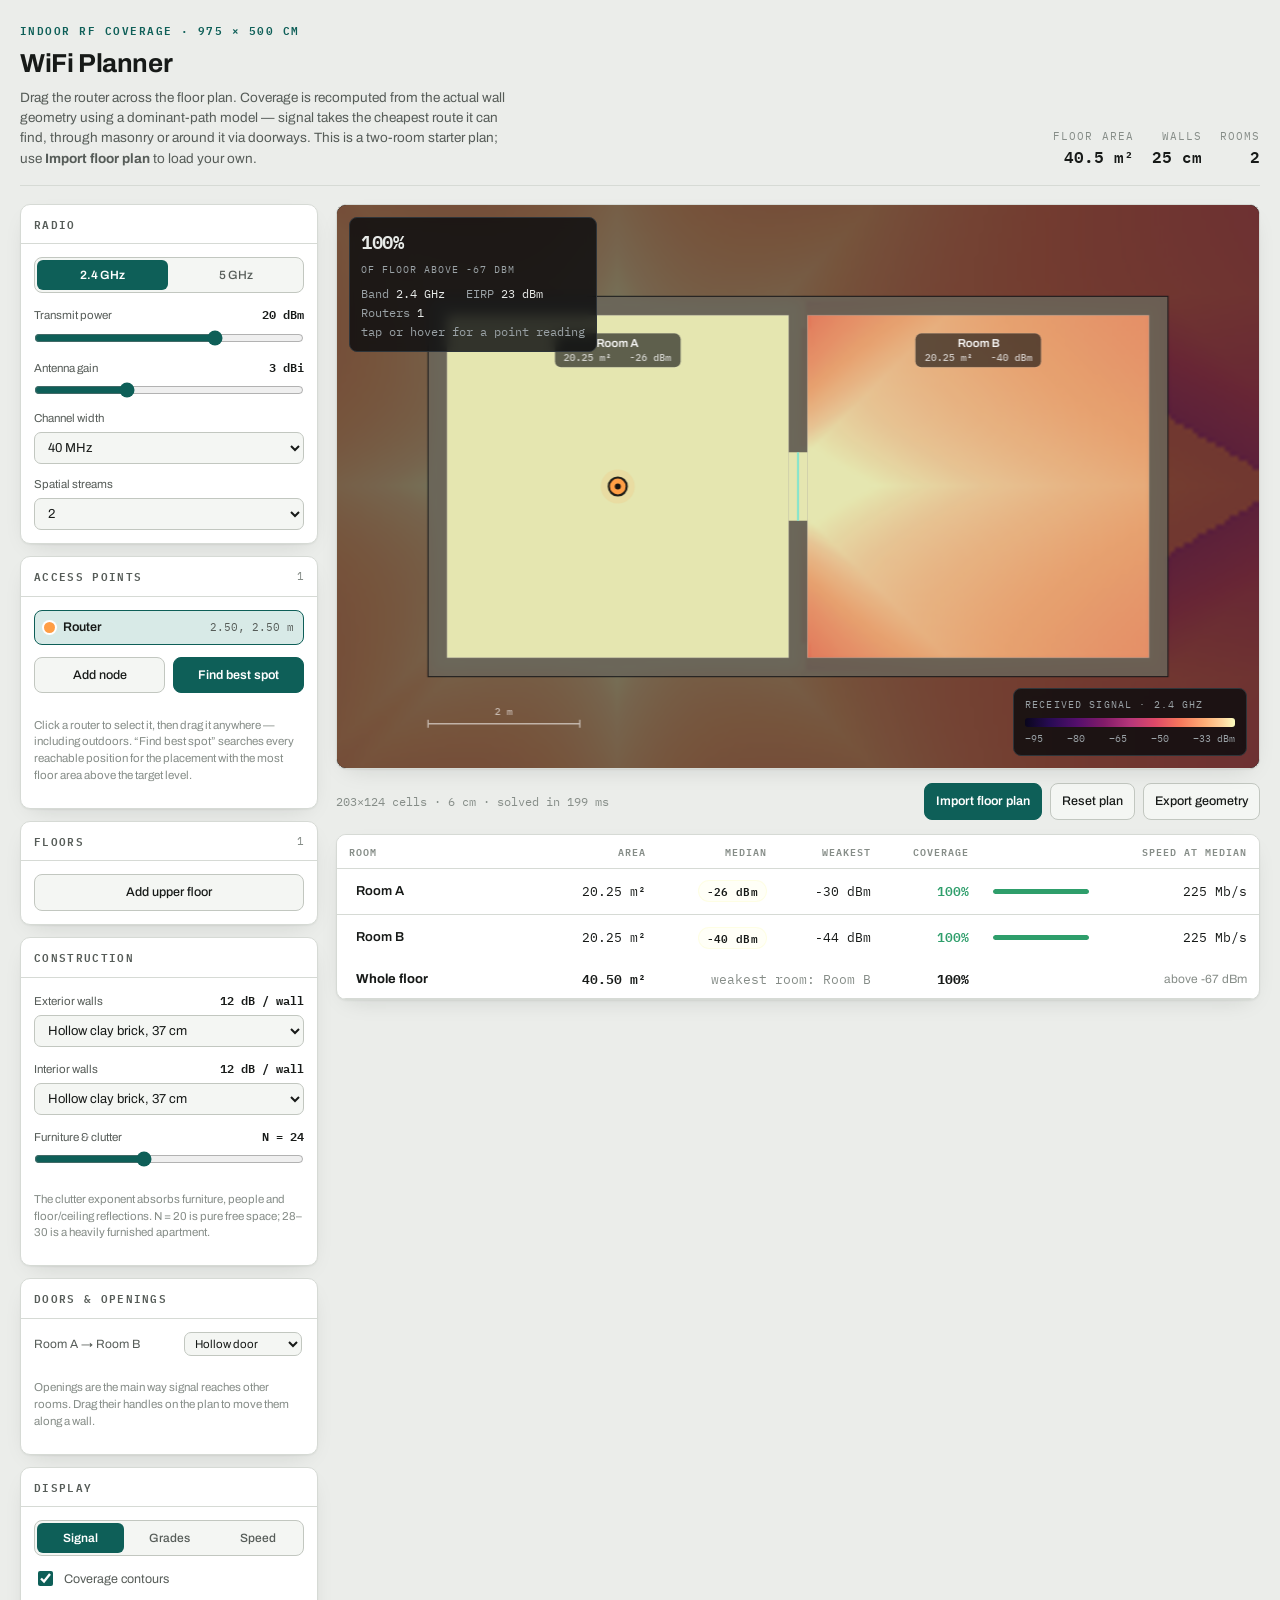
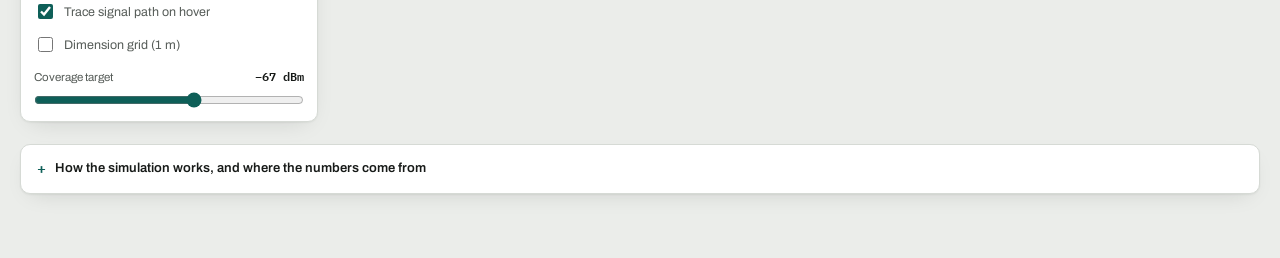
==== website/index.html @ 0f03db01 "Rename to WiFi Planner, add a starter plan, split the repo The default plan was a traced copy of a r" ====
<!doctype html>
<html lang="en">
<head>
<meta charset="utf-8">
<meta name="viewport" content="width=device-width,initial-scale=1">
<title>WiFi Planner</title>
<meta name="description" content="Map how Wi-Fi propagates through a home. Drag a router across one or two floor plans and see coverage recomputed from real wall geometry with a dominant-path model.">
<link rel="preconnect" href="https://fonts.googleapis.com">
<link rel="preconnect" href="https://fonts.gstatic.com" crossorigin>
<link rel="stylesheet" href="https://fonts.googleapis.com/css2?family=Archivo:wght@400;500;600;700&family=IBM+Plex+Mono:wght@400;500;600&display=swap">
<link rel="stylesheet" href="styles.css">
</head>
<body>


<div class="wrap">

<header class="top">
  <div class="brand">
    <div class="eyebrow" id="mEyebrow">Indoor RF coverage · 1320 × 1066 cm plan</div>
    <h1>WiFi Planner</h1>
    <p>Drag the router across the floor plan. Coverage is recomputed from the actual wall geometry using a dominant-path model — signal takes the cheapest route it can find, through masonry or around it via doorways. This is a two-room starter plan; use <b>Import floor plan</b> to load your own.</p>
  </div>
  <div class="planmeta">
    <div><div class="k">Floor area</div><div class="v" id="mArea">—</div></div>
    <div><div class="k">Walls</div><div class="v" id="mWalls">37 cm</div></div>
    <div><div class="k">Rooms</div><div class="v" id="mRooms">6</div></div>
  </div>
</header>

<div class="layout">

  <!-- ============ RAIL ============ -->
  <div class="rail">

    <div class="card">
      <div class="hd"><h3>Radio</h3></div>
      <div class="bd">
        <div class="seg" id="bandSeg" role="group" aria-label="Band">
          <button data-band="2.4" aria-pressed="true">2.4 GHz</button>
          <button data-band="5" aria-pressed="false">5 GHz</button>
        </div>
        <label class="f"><span>Transmit power <b id="vTx">20 dBm</b></span>
          <input type="range" id="tx" min="5" max="27" step="1" value="20"></label>
        <label class="f"><span>Antenna gain <b id="vGain">3 dBi</b></span>
          <input type="range" id="gain" min="0" max="9" step="0.5" value="3"></label>
        <label class="f"><span>Channel width</span>
          <select id="bw">
            <option value="20">20 MHz</option>
            <option value="40" selected>40 MHz</option>
            <option value="80">80 MHz</option>
          </select></label>
        <label class="f"><span>Spatial streams</span>
          <select id="ss"><option>1</option><option selected>2</option><option>3</option><option>4</option></select></label>
      </div>
    </div>

    <div class="card">
      <div class="hd"><h3>Access points</h3><span class="mono" style="font-size:11px;color:var(--ink-3)" id="apCount">1</span></div>
      <div class="bd">
        <div class="aplist" id="apList"></div>
        <div class="btnrow">
          <button class="btn" id="addAp">Add node</button>
          <button class="btn primary" id="bestBtn">Find best spot</button>
        </div>
        <p class="hint" id="bestHint">Click a router to select it, then drag it anywhere — including outdoors. “Find best spot” searches every reachable position for the placement with the most floor area above the target level.</p>
      </div>
    </div>

    <div class="card">
      <div class="hd"><h3>Floors</h3><span class="mono" style="font-size:11px;color:var(--ink-3)" id="floorCount">1</span></div>
      <div class="bd">
        <div class="btnrow">
          <button class="btn" id="addFloor">Add upper floor</button>
          <button class="btn" id="delFloor" hidden>Remove upper floor</button>
        </div>
        <div id="floorOnly" hidden>
          <label class="f"><span>Floor-to-floor height <b id="vFloorH">280 cm</b></span>
            <input type="range" id="floorH" min="200" max="400" step="5" value="280"></label>
          <label class="f"><span>Floor slab <b id="vSlab">—</b></span>
            <select id="slabMat"></select></label>
          <div class="subhd"><span>Stairwells &amp; voids</span><button class="btn sm" id="addStair">Draw</button></div>
          <div class="oplist" id="stairList"></div>
          <p class="hint">A stairwell is a hole in the slab — signal crosses between floors there at no cost, which is usually the only reason an upstairs router reaches downstairs at all. Draw one over the stairs; it applies to both floors at once. Drag the router onto the other panel to move it between storeys.</p>
        </div>
      </div>
    </div>

    <div class="card">
      <div class="hd"><h3>Construction</h3></div>
      <div class="bd">
        <label class="f"><span>Exterior walls <b id="vExt">—</b></span>
          <select id="extMat"></select></label>
        <label class="f"><span>Interior walls <b id="vInt">—</b></span>
          <select id="intMat"></select></label>
        <label class="f"><span>Furniture &amp; clutter <b id="vClutter">N = 24</b></span>
          <input type="range" id="clutter" min="20" max="30" step="0.5" value="24"></label>
        <p class="hint">The clutter exponent absorbs furniture, people and floor/ceiling reflections. N = 20 is pure free space; 28–30 is a heavily furnished apartment.</p>
      </div>
    </div>

    <div class="card">
      <div class="hd"><h3>Doors &amp; openings</h3></div>
      <div class="bd">
        <div class="oplist" id="opList"></div>
        <p class="hint" id="opHint">Openings are the main way signal reaches other rooms. Drag their handles on the plan to move them along a wall.</p>
      </div>
    </div>

    <div class="card">
      <div class="hd"><h3>Display</h3></div>
      <div class="bd">
        <div class="seg" id="modeSeg" role="group" aria-label="Display mode">
          <button data-mode="rssi" aria-pressed="true">Signal</button>
          <button data-mode="bands" aria-pressed="false">Grades</button>
          <button data-mode="rate" aria-pressed="false">Speed</button>
        </div>
        <label class="chk"><input type="checkbox" id="showContour" checked> Coverage contours</label>
        <label class="chk"><input type="checkbox" id="showPath" checked> Trace signal path on hover</label>
        <label class="chk"><input type="checkbox" id="showGrid"> Dimension grid (1 m)</label>
        <label class="f"><span>Coverage target <b id="vTarget">−67 dBm</b></span>
          <input type="range" id="target" min="-85" max="-55" step="1" value="-67"></label>
      </div>
    </div>

  </div>

  <!-- ============ STAGE ============ -->
  <div class="stage">
    <div class="scope" id="scope">
      <canvas id="cv"></canvas>
      <div class="readout" id="readout">
        <span class="big mono" id="roVal">—</span>
        <span class="grade" id="roGrade">move over the plan</span>
        <div id="roRest" style="margin-top:6px"></div>
      </div>
      <div class="legend" id="legend"></div>
    </div>

    <div class="toolbar">
      <span class="mono" style="font-size:11.5px;color:var(--ink-3)" id="solveInfo">—</span>
      <span class="spacer"></span>
      <button class="btn primary" id="importBtn">Import floor plan</button>
      <button class="btn" id="resetBtn">Reset plan</button>
      <button class="btn" id="exportBtn">Export geometry</button>
    </div>

    <div class="tablewrap">
      <table>
        <thead><tr>
          <th>Room</th><th>Area</th><th>Median</th><th>Weakest</th>
          <th>Coverage</th><th style="width:120px"></th><th>Speed at median</th>
        </tr></thead>
        <tbody id="tbody"></tbody>
        <tfoot id="tfoot"></tfoot>
      </table>
    </div>
  </div>
</div>

<details class="notes">
  <summary>How the simulation works, and where the numbers come from</summary>
  <div class="notesbd">

    <h4>The model</h4>
    <p>Every point on the floor gets the strongest signal it can receive by <em>any</em> route. The floor is rasterised at 6 cm and a least-loss path search (Dijkstra) runs outward from the router across that raster. Each step pays two costs: geometric spreading, and whatever material it passes through. Because the search is free to route around a wall instead of through it, signal bends through doorways and along the courtyard exactly as it does in practice — which is the failure mode of naive line-of-sight ray casting, and the idea behind the Dominant Path Model of Wölfle &amp; Landstorfer.</p>

    <div class="eqn">L = 20·log₁₀(f) + N·log₁₀(d_path) + Σ(wall losses) + L_diffraction
RSSI = P_tx + G_ant − L</div>

    <ul>
      <li><b>Band constant</b> — 40.2 dB at 2.4 GHz, 47.3 dB at 5 GHz (free-space loss at 1 m). 5 GHz starts 7.1 dB behind at every distance before a single wall is counted.</li>
      <li><b>N</b> — distance exponent × 10. Free space is 20; the clutter slider raises it to account for furniture, people and reflections that the geometry does not describe.</li>
      <li><b>Wall losses</b> are integrated along the actual path, so an oblique crossing costs more than a perpendicular one. Total wall loss is capped at 60 dB (2.4 GHz) / 70 dB (5 GHz) — past that, energy always arrives by some flanking route rather than straight through.</li>
      <li><b>L_diffraction</b> penalises paths that detour: the further the winning path stretches beyond the straight-line distance, the more it pays, up to 14 dB. This is the cost of bending around a corner, and it saturates rather than compounding — matching what both the Dominant Path and Geodesic Path models report.</li>
      <li><b>Noise floor</b> — −92 dBm at 2.4 GHz, −95 dBm at 5 GHz for a 20 MHz channel, rising 3 dB per doubling of channel width. Speed comes from the standard 802.11ac/ax MCS-versus-SNR table.</li>
    </ul>

    <h4>Wall attenuation</h4>
    <p>Materials are specified as loss per wall crossing at this plan's 37 cm thickness, then converted to dB per metre internally. The values are whole-assembly figures — what you measure with a radio either side of a real wall — not bare-slab laboratory transmission, which understates a built wall by several dB. Masonry is where the two bands diverge hardest: NIST measured 203 mm concrete at 29 dB on 2.4 GHz and 48 dB on 5 GHz, while drywall and glass are near-identical on both.</p>

    <h4>What it deliberately does not do</h4>
    <p>This is a 2D single-floor median-field predictor. It has no ceiling or floor slab, no explicit specular reflections, no furniture, and no fast fading. Real measurements scatter around a well-calibrated indoor prediction by roughly 5–8 dB, so read the contours as bands, not lines. Treat a result within about 6 dB of the target as "probably fine, go measure it."</p>

    <h4>Reading the plan</h4>
    <p>Geometry was traced from the supplied floor plan and reconciled against its dimension chains: 37 + 400 + 74 + 98 + 136 + 538 + 37 = 1320 cm across the top, 1066 cm down the side. All six rooms reproduce their stated areas to within 2%. Interior circulation is inferred — the doors and openings are editable, and moving them changes the answer a great deal.</p>

    <h4>Sources</h4>
    <ul class="srclist">
      <li><a href="https://www.itu.int/dms_pubrec/itu-r/rec/p/R-REC-P.1238-12-202308-S!!PDF-E.pdf" target="_blank" rel="noopener">ITU-R P.1238-12</a> — indoor path loss, distance exponents</li>
      <li><a href="https://www.itu.int/dms_pubrec/itu-r/rec/p/R-REC-P.2040-3-202308-S!!PDF-E.pdf" target="_blank" rel="noopener">ITU-R P.2040-3</a> — building material electrical properties</li>
      <li><a href="https://www.itu.int/dms_pubrec/itu-r/rec/p/R-REC-P.526-14-201801-I!!PDF-E.pdf" target="_blank" rel="noopener">ITU-R P.526-14</a> — knife-edge diffraction</li>
      <li><a href="https://duepublico2.uni-due.de/servlets/MCRFileNodeServlet/duepublico_derivate_00014581/Paper/6b_4.pdf" target="_blank" rel="noopener">Wölfle &amp; Landstorfer</a> — Dominant Path Prediction Model</li>
      <li><a href="https://www.mdpi.com/1424-8220/22/13/4903" target="_blank" rel="noopener">Geodesic Path Model</a> — Sensors 22:4903, 2022</li>
      <li><a href="https://help.altair.com/winprop/topics/winprop/user_guide/proman/propagation_models/indoor_empirical_models_cost_multiwall.htm" target="_blank" rel="noopener">COST 231 Multi-Wall Model</a></li>
      <li><a href="https://boca.lighting/docs/BocaLightingandControls_Attenuation-of-Building-Materials.pdf" target="_blank" rel="noopener">NIST IR 6055</a> — material attenuation, 2.4 vs 5 GHz</li>
      <li><a href="https://www.am1.us/wp-content/uploads/Documents/E10589_Propagation_Losses_2_and_5GHz.pdf" target="_blank" rel="noopener">Magis / USC E10589</a> — anechoic slab measurements</li>
      <li><a href="https://www.cisco.com/c/en/us/td/docs/wireless/controller/9800/technical-reference/wireless-rf-reference-guide.html" target="_blank" rel="noopener">Cisco RF Reference Guide</a> — design thresholds</li>
      <li><a href="https://revolutionwifi.blogspot.com/2014/09/wi-fi-snr-to-mcs-data-rate-mapping.html" target="_blank" rel="noopener">Revolution Wi-Fi</a> — SNR to MCS mapping</li>
      <li><a href="https://www.mist.com/documentation/rssi-values-good-bad-signal-strength/" target="_blank" rel="noopener">Juniper Mist</a> — RSSI quality bands</li>
    </ul>
  </div>
</details>

</div>


<!-- ============ IMPORT ============ -->
<div class="impdlg" id="impDlg" hidden role="dialog" aria-modal="true" aria-label="Import a floor plan">
  <div class="impbox">
    <div class="imphd">
      <h3>Import a floor plan</h3>
      <span class="mono" id="impStatus">drop a PNG or JPEG</span>
      <button class="impx" id="impClose" aria-label="Close">&times;</button>
    </div>
    <div class="impbody">
      <div class="impdrop" id="impDrop">
        <strong>Drop a floor plan here</strong>
        <span>PNG or JPEG — click to browse, or paste from the clipboard</span>
        <input type="file" id="impFile" accept="image/png,image/jpeg,image/webp" hidden>
      </div>
      <div class="impstage" id="impStage" hidden><canvas id="impCv"></canvas></div>
      <div class="imppanel" id="impPanel" hidden></div>
    </div>
    <div class="impft">
      <span class="impinto" id="impInto" hidden>Import into
        <select id="impFloor"><option value="0">Lower floor</option><option value="1">Upper floor</option></select>
      </span>
      <p class="warn" id="impWarn" hidden></p>
      <span class="spacer"></span>
      <button class="btn" id="impCancel">Cancel</button>
      <button class="btn primary" id="impUse" disabled>Use this plan</button>
    </div>
  </div>
</div>

<script src="planimport.js"></script>
<script src="app.js"></script>
<script src="importui.js"></script>
</body>
</html>
---- website/styles.css ----
:root{
  color-scheme:light;
  --bg:#EBEDEA;
  --surface:#FFFFFF;
  --surface-2:#F4F6F3;
  --line:#D6DAD5;
  --line-2:#C2C7C0;
  --ink:#171A18;
  --ink-2:#565C58;
  --ink-3:#868D88;
  --accent:#0E5F58;
  --on-accent:#FFFFFF;
  --accent-soft:#D8EAE7;
  --warn:#9A5B10;
  --scope:#0C0E10;
  --scope-2:#15181B;
  --scope-line:#2C3136;
  --scope-ink:#E7EAE8;
  --scope-ink-2:#9AA2A6;
  --wall:#5E5A50;
  --wall-ext:#4A473F;
  --room-line:#3A3E42;
  --shadow:0 1px 2px rgba(20,26,24,.06), 0 8px 24px -12px rgba(20,26,24,.18);
  --r:10px;
}
@media (prefers-color-scheme: dark){
  :root:not([data-theme="light"]){
    color-scheme:dark;
    --bg:#0E100F;
    --surface:#171A19;
    --surface-2:#1D2120;
    --line:#282D2B;
    --line-2:#363C39;
    --ink:#E8EBE9;
    --ink-2:#A0A8A4;
    --ink-3:#767E7A;
    --accent:#5CC2B2;
    --on-accent:#0A1918;
    --accent-soft:#123330;
    --warn:#D89A44;
    --shadow:0 1px 2px rgba(0,0,0,.5), 0 10px 30px -14px rgba(0,0,0,.8);
  }
}
:root[data-theme="dark"]{
  color-scheme:dark;
  --bg:#0E100F;
  --surface:#171A19;
  --surface-2:#1D2120;
  --line:#282D2B;
  --line-2:#363C39;
  --ink:#E8EBE9;
  --ink-2:#A0A8A4;
  --ink-3:#767E7A;
  --accent:#5CC2B2;
  --on-accent:#0A1918;
  --accent-soft:#123330;
  --warn:#D89A44;
  --shadow:0 1px 2px rgba(0,0,0,.5), 0 10px 30px -14px rgba(0,0,0,.8);
}

*{box-sizing:border-box}
img{max-width:100%}
/* several component rules set display, which would otherwise beat the UA [hidden] rule */
[hidden]{display:none!important}
body{
  margin:0;
  background:var(--bg);
  color:var(--ink);
  font-family:"Archivo","Helvetica Neue",Arial,sans-serif;
  font-size:14px;
  line-height:1.5;
  -webkit-font-smoothing:antialiased;
}
h1,h2,h3{margin:0;text-wrap:balance;letter-spacing:-.015em}
.mono{font-family:"IBM Plex Mono",ui-monospace,Menlo,Consolas,monospace;font-variant-numeric:tabular-nums}

/* ---------- shell ---------- */
.wrap{max-width:1500px;margin:0 auto;padding:22px 20px 64px}
/* two plans side by side want every pixel of a wide screen */
body.two-floors .wrap{max-width:min(1900px,97vw)}
header.top{
  display:flex;align-items:flex-end;justify-content:space-between;gap:24px;
  padding-bottom:16px;margin-bottom:18px;border-bottom:1px solid var(--line);flex-wrap:wrap;
}
.brand h1{font-size:26px;font-weight:700}
.brand p{margin:5px 0 0;color:var(--ink-2);max-width:62ch;font-size:13.5px}
.eyebrow{
  font-family:"IBM Plex Mono",monospace;font-size:10.5px;letter-spacing:.14em;
  text-transform:uppercase;color:var(--accent);font-weight:600;margin-bottom:6px;
}
.planmeta{display:flex;gap:18px;flex-wrap:wrap}
.planmeta div{text-align:right}
.planmeta .k{font-size:10.5px;letter-spacing:.1em;text-transform:uppercase;color:var(--ink-3);font-family:"IBM Plex Mono",monospace}
.planmeta .v{font-size:16px;font-weight:600;font-family:"IBM Plex Mono",monospace;font-variant-numeric:tabular-nums}

.layout{display:grid;grid-template-columns:298px minmax(0,1fr);gap:18px;align-items:start}
@media (max-width:980px){.layout{grid-template-columns:1fr}}

/* ---------- rail ---------- */
.rail{display:flex;flex-direction:column;gap:12px;position:sticky;top:14px}
@media (max-width:980px){.rail{position:static;order:2}}
.card{background:var(--surface);border:1px solid var(--line);border-radius:var(--r);box-shadow:var(--shadow)}
.card > .hd{
  display:flex;align-items:center;justify-content:space-between;gap:8px;
  padding:11px 13px;border-bottom:1px solid var(--line);
}
.hd h3{font-size:11px;letter-spacing:.12em;text-transform:uppercase;color:var(--ink-2);font-family:"IBM Plex Mono",monospace;font-weight:600}
.card .bd{padding:13px;display:flex;flex-direction:column;gap:12px}

label.f{display:flex;flex-direction:column;gap:5px}
label.f > span{font-size:11.5px;color:var(--ink-2);display:flex;justify-content:space-between;align-items:baseline;gap:8px}
label.f b{font-family:"IBM Plex Mono",monospace;font-weight:600;color:var(--ink);font-size:12px;font-variant-numeric:tabular-nums}
select,input[type=text]{
  width:100%;padding:7px 9px;border:1px solid var(--line-2);border-radius:7px;
  background:var(--surface-2);color:var(--ink);font:inherit;font-size:13px;
}
select:focus-visible,input:focus-visible,button:focus-visible{outline:2px solid var(--accent);outline-offset:2px}
input[type=range]{width:100%;accent-color:var(--accent);margin:0}

.seg{display:flex;background:var(--surface-2);border:1px solid var(--line-2);border-radius:8px;padding:2px;gap:2px}
.seg button{
  flex:1;padding:6px 4px;border:0;border-radius:6px;background:transparent;color:var(--ink-2);
  font:inherit;font-size:12px;font-weight:500;cursor:pointer;white-space:nowrap;
}
.seg button[aria-pressed=true]{background:var(--accent);color:var(--on-accent);font-weight:600}
.btn{
  padding:8px 11px;border:1px solid var(--line-2);border-radius:8px;background:var(--surface-2);
  color:var(--ink);font:inherit;font-size:12.5px;font-weight:500;cursor:pointer;
  display:inline-flex;align-items:center;justify-content:center;gap:6px;
}
.btn:hover{border-color:var(--accent);color:var(--accent)}
.btn.primary{background:var(--accent);border-color:var(--accent);color:var(--on-accent);font-weight:600}
.btn.primary:hover{filter:brightness(1.08);color:var(--on-accent)}
.btn[disabled]{opacity:.5;cursor:not-allowed}
.btnrow{display:flex;gap:8px}
.btnrow .btn{flex:1}

.aplist{display:flex;flex-direction:column;gap:7px}
.aprow{
  display:flex;align-items:center;gap:8px;padding:7px 9px;border:1px solid var(--line);
  border-radius:8px;background:var(--surface-2);font-size:12.5px;
}
.aprow.sel{border-color:var(--accent);background:var(--accent-soft)}
.apdot{width:11px;height:11px;border-radius:50%;flex:none;box-shadow:0 0 0 2px var(--surface)}
.aprow .nm{flex:1;font-weight:600}
.aprow .co{font-family:"IBM Plex Mono",monospace;font-size:11px;color:var(--ink-2)}
.aprow .x{border:0;background:transparent;color:var(--ink-3);cursor:pointer;font-size:15px;line-height:1;padding:0 2px}
.aprow .x:hover{color:#c0392b}

.hint{font-size:11.5px;color:var(--ink-3);line-height:1.45}

.chk{display:flex;align-items:center;gap:8px;font-size:12.5px;color:var(--ink-2);cursor:pointer}
.chk input{accent-color:var(--accent);width:15px;height:15px}

/* ---------- stage ---------- */
.stage{display:flex;flex-direction:column;gap:14px;min-width:0}
.scope{
  position:relative;border-radius:var(--r);overflow:hidden;background:var(--scope);
  border:1px solid var(--line);box-shadow:var(--shadow);
}
#cv{display:block;width:100%;touch-action:none;cursor:crosshair}
.scope.dragging #cv{cursor:grabbing}

.readout{
  position:absolute;left:12px;top:12px;background:rgba(10,12,14,.82);backdrop-filter:blur(6px);
  border:1px solid #2E3439;border-radius:8px;padding:9px 11px;color:var(--scope-ink);
  font-family:"IBM Plex Mono",monospace;font-size:11.5px;line-height:1.65;pointer-events:none;
  min-width:172px;
}
.readout .rk{color:var(--scope-ink-2)}
.readout .big{font-size:19px;font-weight:600;letter-spacing:-.02em;display:block;margin-bottom:2px}
.readout .grade{font-size:10px;letter-spacing:.1em;text-transform:uppercase}

.legend{
  position:absolute;right:12px;bottom:12px;background:rgba(10,12,14,.82);backdrop-filter:blur(6px);
  border:1px solid #2E3439;border-radius:8px;padding:9px 11px;color:var(--scope-ink);
  font-family:"IBM Plex Mono",monospace;font-size:10px;pointer-events:none;
}
.legend .ttl{font-size:9.5px;letter-spacing:.12em;text-transform:uppercase;color:var(--scope-ink-2);margin-bottom:6px}
.ramp{height:9px;border-radius:3px;margin-bottom:4px;width:210px}
.rampx{display:flex;justify-content:space-between;color:var(--scope-ink-2)}
.bands{display:flex;flex-direction:column;gap:3px}
.bandrow{display:flex;align-items:center;gap:7px;white-space:nowrap}
.bandsw{width:16px;height:9px;border-radius:2px;flex:none}

.toolbar{display:flex;gap:8px;flex-wrap:wrap;align-items:center}
.toolbar .spacer{flex:1}

/* ---------- table ---------- */
.tablewrap{overflow-x:auto;border-radius:var(--r);border:1px solid var(--line);background:var(--surface);box-shadow:var(--shadow)}
table{border-collapse:collapse;width:100%;min-width:620px;font-size:13px}
th,td{padding:9px 12px;text-align:right;border-bottom:1px solid var(--line)}
th{
  font-family:"IBM Plex Mono",monospace;font-size:10px;letter-spacing:.1em;text-transform:uppercase;
  color:var(--ink-3);font-weight:600;position:sticky;top:0;background:var(--surface);
}
th:first-child,td:first-child{text-align:left}
tbody tr:last-child td{border-bottom:0}
tbody tr:hover td{background:var(--surface-2)}
td.num{font-family:"IBM Plex Mono",monospace;font-variant-numeric:tabular-nums}
.roomname{border:1px solid transparent;background:transparent;color:var(--ink);font:inherit;font-weight:600;padding:3px 6px;border-radius:6px;width:150px}
.roomname:hover{border-color:var(--line-2)}
.roomname:focus{border-color:var(--accent);background:var(--surface-2);outline:none}
.pill{
  display:inline-flex;align-items:center;gap:5px;padding:2px 8px;border-radius:999px;
  font-size:10.5px;font-weight:600;letter-spacing:.03em;font-family:"IBM Plex Mono",monospace;
  border:1px solid;
}
.bar{height:5px;border-radius:3px;background:var(--line);overflow:hidden;min-width:56px}
.bar i{display:block;height:100%;border-radius:3px}

/* ---------- openings ---------- */
.oplist{display:flex;flex-direction:column;gap:6px;max-height:230px;overflow-y:auto;padding-right:2px}
.oprow{display:flex;align-items:center;gap:7px;font-size:12px}
.oprow .lbl{flex:1;color:var(--ink-2);white-space:nowrap;overflow:hidden;text-overflow:ellipsis}
.oprow select{width:118px;padding:4px 6px;font-size:11.5px}

/* ---------- notes ---------- */
details.notes{
  margin-top:22px;background:var(--surface);border:1px solid var(--line);border-radius:var(--r);
  box-shadow:var(--shadow);overflow:hidden;
}
details.notes > summary{
  padding:13px 16px;cursor:pointer;font-weight:600;font-size:13px;list-style:none;
  display:flex;align-items:center;gap:9px;
}
details.notes > summary::-webkit-details-marker{display:none}
details.notes > summary::before{content:"+";font-family:"IBM Plex Mono",monospace;color:var(--accent);font-size:15px}
details.notes[open] > summary::before{content:"–"}
.notesbd{padding:0 16px 18px;border-top:1px solid var(--line);padding-top:14px}
.notesbd h4{margin:16px 0 5px;font-size:12.5px;letter-spacing:.02em}
.notesbd h4:first-child{margin-top:0}
.notesbd p,.notesbd li{color:var(--ink-2);font-size:13px;max-width:72ch}
.notesbd ul{margin:5px 0;padding-left:18px}
.notesbd code{
  font-family:"IBM Plex Mono",monospace;font-size:12px;background:var(--surface-2);
  border:1px solid var(--line);padding:1px 5px;border-radius:5px;color:var(--ink);
}
.eqn{
  font-family:"IBM Plex Mono",monospace;font-size:12.5px;background:var(--surface-2);
  border:1px solid var(--line);border-left:3px solid var(--accent);padding:10px 13px;
  border-radius:7px;margin:9px 0;overflow-x:auto;white-space:pre;color:var(--ink);
}
.notesbd a{color:var(--accent)}
.srclist{columns:2;column-gap:26px;font-size:12px}
@media (max-width:700px){.srclist{columns:1}}
.srclist li{break-inside:avoid;margin-bottom:3px}

@media (prefers-reduced-motion:reduce){*{transition:none!important;animation:none!important}}

/* ---------- import workspace ---------- */
.impdlg{position:fixed;inset:0;z-index:60;background:rgba(8,10,9,.62);backdrop-filter:blur(3px);
  display:flex;align-items:center;justify-content:center;padding:24px}
.impdlg[hidden]{display:none}
.impbox{width:min(1240px,100%);height:min(860px,100%);background:var(--surface);border:1px solid var(--line);
  border-radius:14px;box-shadow:var(--shadow);display:flex;flex-direction:column;overflow:hidden}
.imphd{display:flex;align-items:center;gap:12px;padding:14px 16px;border-bottom:1px solid var(--line);flex:0 0 auto}
.imphd h3{font-size:14px;font-weight:700}
.imphd .mono{font-family:"IBM Plex Mono",ui-monospace,Menlo,monospace;font-size:11px;color:var(--ink-3);
  margin-left:auto;text-align:right;font-variant-numeric:tabular-nums}
.impx{border:0;background:none;font-size:22px;line-height:1;color:var(--ink-3);cursor:pointer;padding:0 2px}
.impx:hover{color:var(--ink)}
.impbody{flex:1 1 auto;display:flex;min-height:0}
.impdrop{flex:1 1 auto;margin:16px;border:2px dashed var(--line-2);border-radius:12px;display:flex;
  flex-direction:column;align-items:center;justify-content:center;gap:6px;cursor:pointer;background:var(--surface-2)}
.impdrop:hover,.impdrop.over{border-color:var(--accent);background:var(--accent-soft)}
.impdrop strong{font-size:15px}
.impdrop span{font-size:12.5px;color:var(--ink-3)}
.impstage{flex:1 1 auto;min-width:0;background:var(--scope);display:flex;align-items:center;justify-content:center}
.impstage canvas{display:block;touch-action:none;cursor:crosshair}
.imppanel{flex:0 0 288px;border-left:1px solid var(--line);padding:14px;overflow-y:auto;
  display:flex;flex-direction:column;gap:11px}
.imppanel .seg{margin:0}
.imppanel .btnrow{display:flex;gap:8px}
.imppanel .btnrow .btn{flex:1}
.imphr{height:1px;background:var(--line);margin:2px 0}
.impswatch{display:flex;align-items:center;gap:9px;font-size:12px;color:var(--ink-2)}
.impswatch i{width:22px;height:22px;border-radius:5px;border:1px solid var(--line-2);flex:0 0 auto}
.impcal input[type=number]{width:100%}
.impft{flex:0 0 auto;display:flex;align-items:center;gap:10px;padding:12px 16px;border-top:1px solid var(--line)}
.impft .spacer{flex:1}
.impft .warn{margin:0;font-size:12px;color:var(--warn);max-width:62ch;line-height:1.45}
.impft .warn[hidden]{display:none}
@media (max-width:880px){
  .impbody{flex-direction:column}
  .imppanel{flex:0 0 auto;border-left:0;border-top:1px solid var(--line)}
  .impstage{min-height:280px}
}

/* ---------- floors & stairwells ---------- */
.subhd{display:flex;align-items:center;gap:8px;margin:4px 0 2px;font-size:12px;
  font-weight:600;color:var(--ink-2);text-transform:uppercase;letter-spacing:.06em}
.subhd .btn.sm{margin-left:auto;padding:3px 10px;font-size:11.5px}
.oprow.sel{border-color:var(--accent);background:var(--accent-soft)}
.oprow .co{margin-left:auto;font-size:11px;color:var(--ink-3);
  font-family:"IBM Plex Mono",ui-monospace,Menlo,monospace}
.oprow .x{border:0;background:none;color:var(--ink-3);cursor:pointer;font-size:16px;line-height:1;padding:0 2px}
.oprow .x:hover{color:var(--warn)}
.scope.drawing canvas{cursor:crosshair}
.fl{display:inline-block;min-width:15px;padding:1px 5px;margin-right:7px;border-radius:4px;
  font-family:"IBM Plex Mono",ui-monospace,Menlo,monospace;font-size:10px;font-weight:600;
  background:var(--surface-2);border:1px solid var(--line);color:var(--ink-3)}
td .rn{display:flex;align-items:center}
.impinto{display:flex;align-items:center;gap:7px;font-size:12px;color:var(--ink-2);white-space:nowrap}
.impinto select{padding:4px 8px;font-size:12px}
.impinto[hidden]{display:none}
/* Two floors: the readout and legend move out of the canvas into a bar above
   it. Floating over the plans, they cost 40% of the width — the panels are
   half-size already and that space is worth more than the overlap. */
.scope.two{display:flex;flex-wrap:wrap;align-items:flex-start}
.scope.two .readout{position:static;order:1;margin:12px 0 10px 12px;flex:0 1 auto}
.scope.two .legend{position:static;order:2;margin:12px 12px 10px auto;flex:0 1 auto}
.scope.two #cv{order:3;flex:0 0 100%;width:100%}
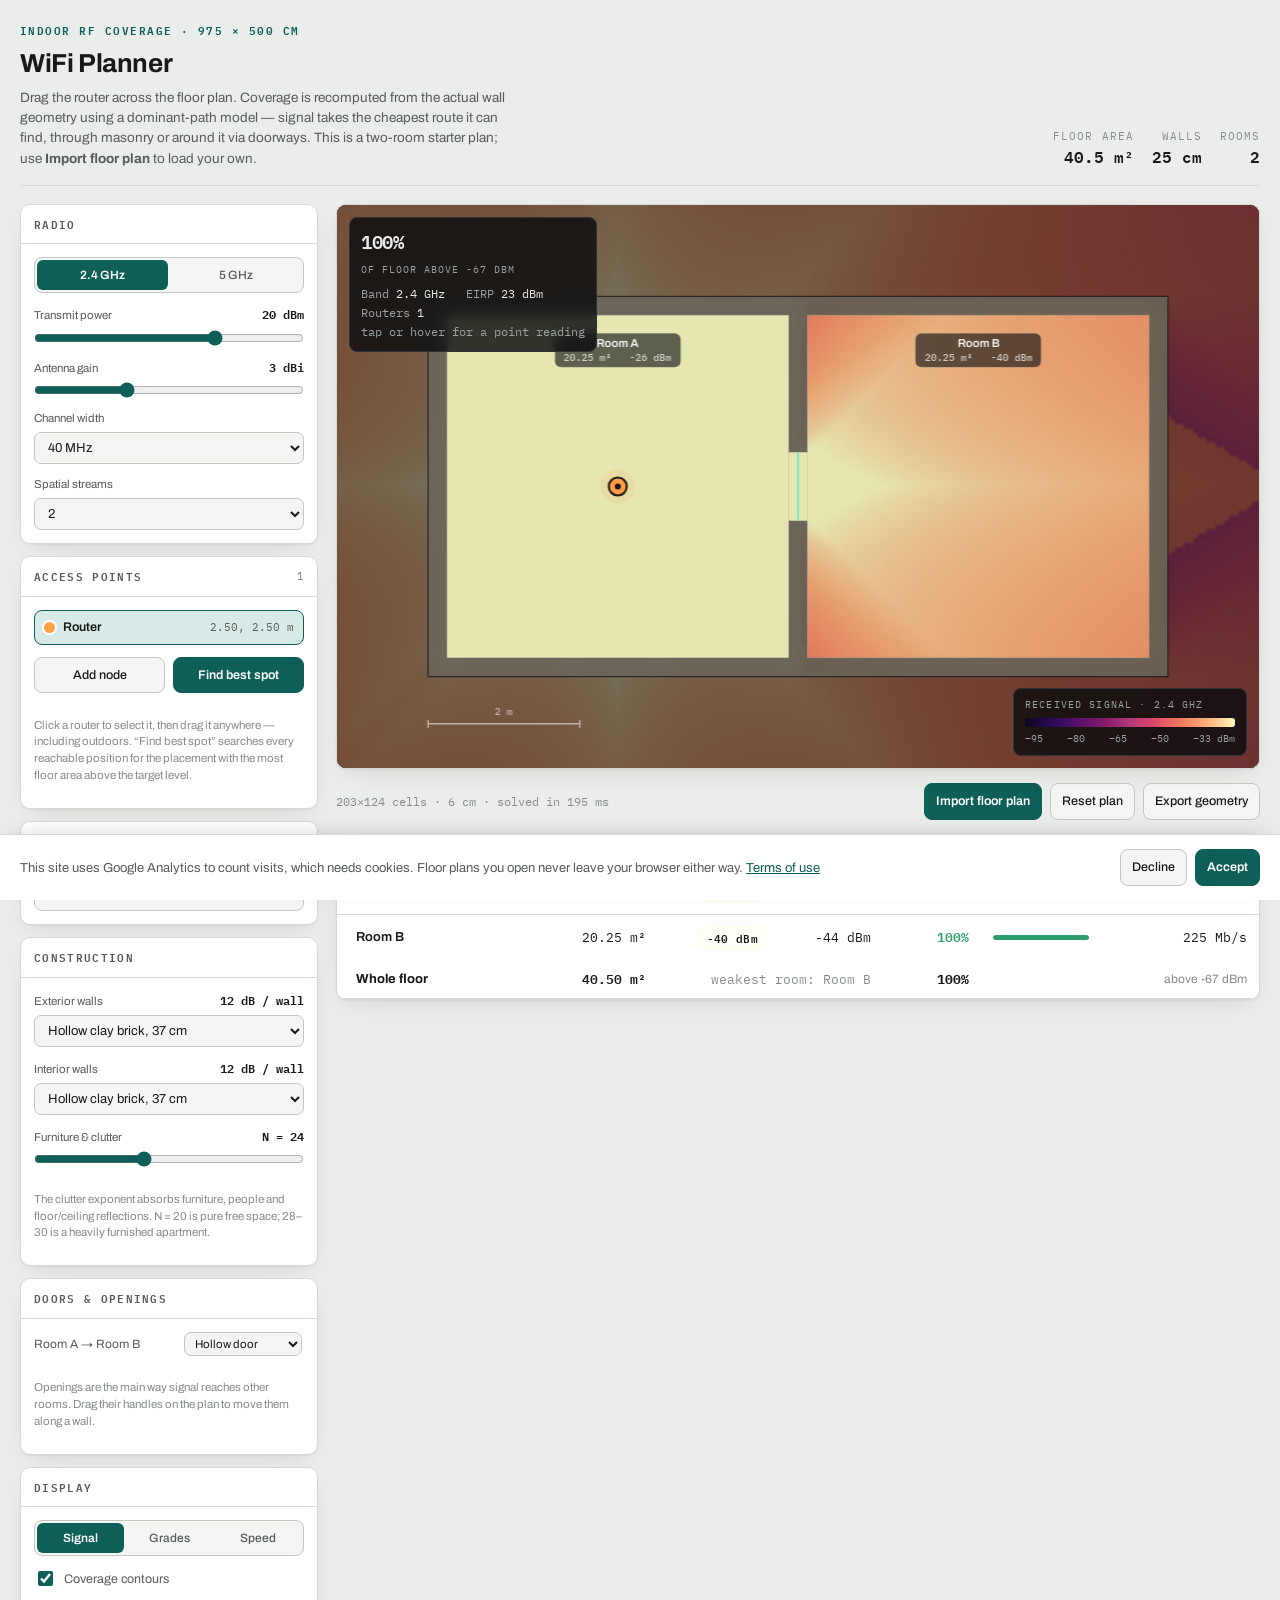
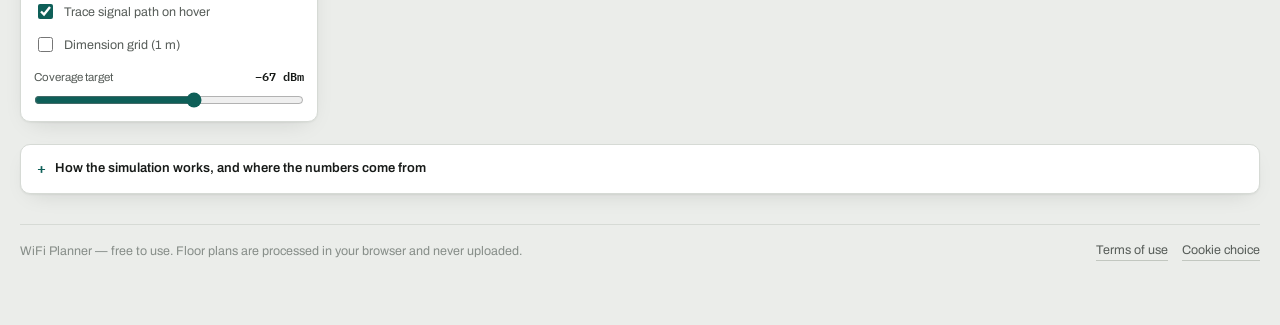
==== commit bf884ba3: "Add consent-gated analytics and terms of use Google Analytics sets cookies, so gtag.js is not in the" ====
--- a/website/index.html
+++ b/website/index.html
@@ -202,6 +202,13 @@
   </div>
 </details>
 
+<footer class="foot">
+  <span>WiFi Planner — free to use. Floor plans are processed in your browser and never uploaded.</span>
+  <span class="spacer"></span>
+  <a href="terms.html">Terms of use</a>
+  <button class="linkbtn" id="cookieBtn">Cookie choice</button>
+</footer>
+
 </div>
 
 
@@ -234,6 +241,7 @@
   </div>
 </div>
 
+<script src="consent.js"></script>
 <script src="planimport.js"></script>
 <script src="app.js"></script>
 <script src="importui.js"></script>
--- a/website/styles.css
+++ b/website/styles.css
@@ -311,3 +311,28 @@
 .scope.two .readout{position:static;order:1;margin:12px 0 10px 12px;flex:0 1 auto}
 .scope.two .legend{position:static;order:2;margin:12px 12px 10px auto;flex:0 1 auto}
 .scope.two #cv{order:3;flex:0 0 100%;width:100%}
+
+/* ---------- footer, cookie banner, document pages ---------- */
+.foot{display:flex;align-items:center;gap:14px;flex-wrap:wrap;margin-top:30px;
+  padding-top:16px;border-top:1px solid var(--line);font-size:12.5px;color:var(--ink-3)}
+.foot .spacer{flex:1}
+.foot a,.linkbtn{color:var(--ink-2);text-decoration:none;border-bottom:1px solid var(--line-2)}
+.foot a:hover,.linkbtn:hover{color:var(--accent);border-bottom-color:var(--accent)}
+.linkbtn{background:none;border:0;border-bottom:1px solid var(--line-2);padding:0;
+  font:inherit;cursor:pointer}
+
+.cbar{position:fixed;left:0;right:0;bottom:0;z-index:70;display:flex;align-items:center;
+  gap:16px;flex-wrap:wrap;padding:14px 20px;background:var(--surface);
+  border-top:1px solid var(--line);box-shadow:0 -6px 24px -14px rgba(20,26,24,.35)}
+.cbar p{margin:0;flex:1 1 320px;font-size:13px;line-height:1.55;color:var(--ink-2)}
+.cbar a{color:var(--accent)}
+.cbtns{display:flex;gap:8px;flex:0 0 auto}
+
+/* terms and other prose pages */
+.doc{max-width:760px}
+.doc h2{font-size:15px;margin:26px 0 8px}
+.doc p{margin:0 0 11px;font-size:14px;line-height:1.65;color:var(--ink-2)}
+.doc a{color:var(--accent)}
+.doc .eyebrow a{text-decoration:none}
+.doc .top{display:block;margin-bottom:4px}
+.doc .top p{margin-top:6px}
